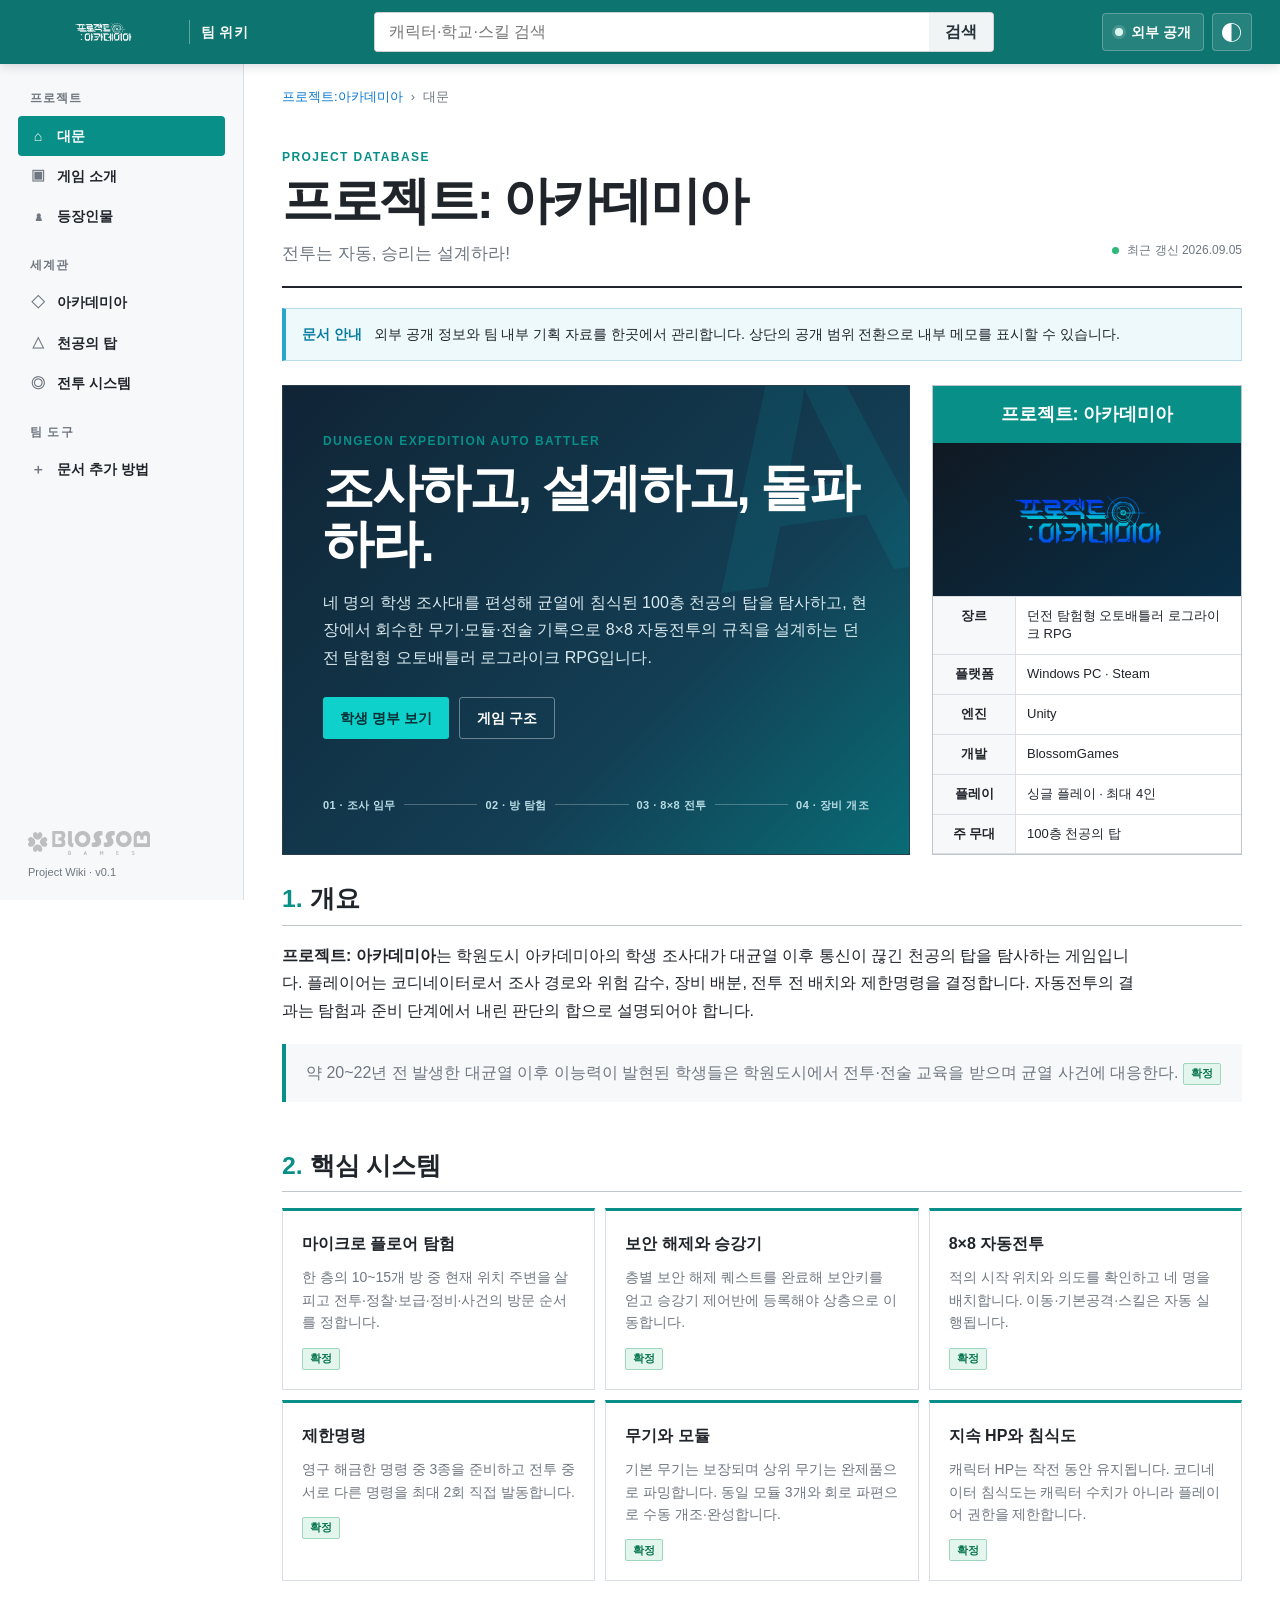
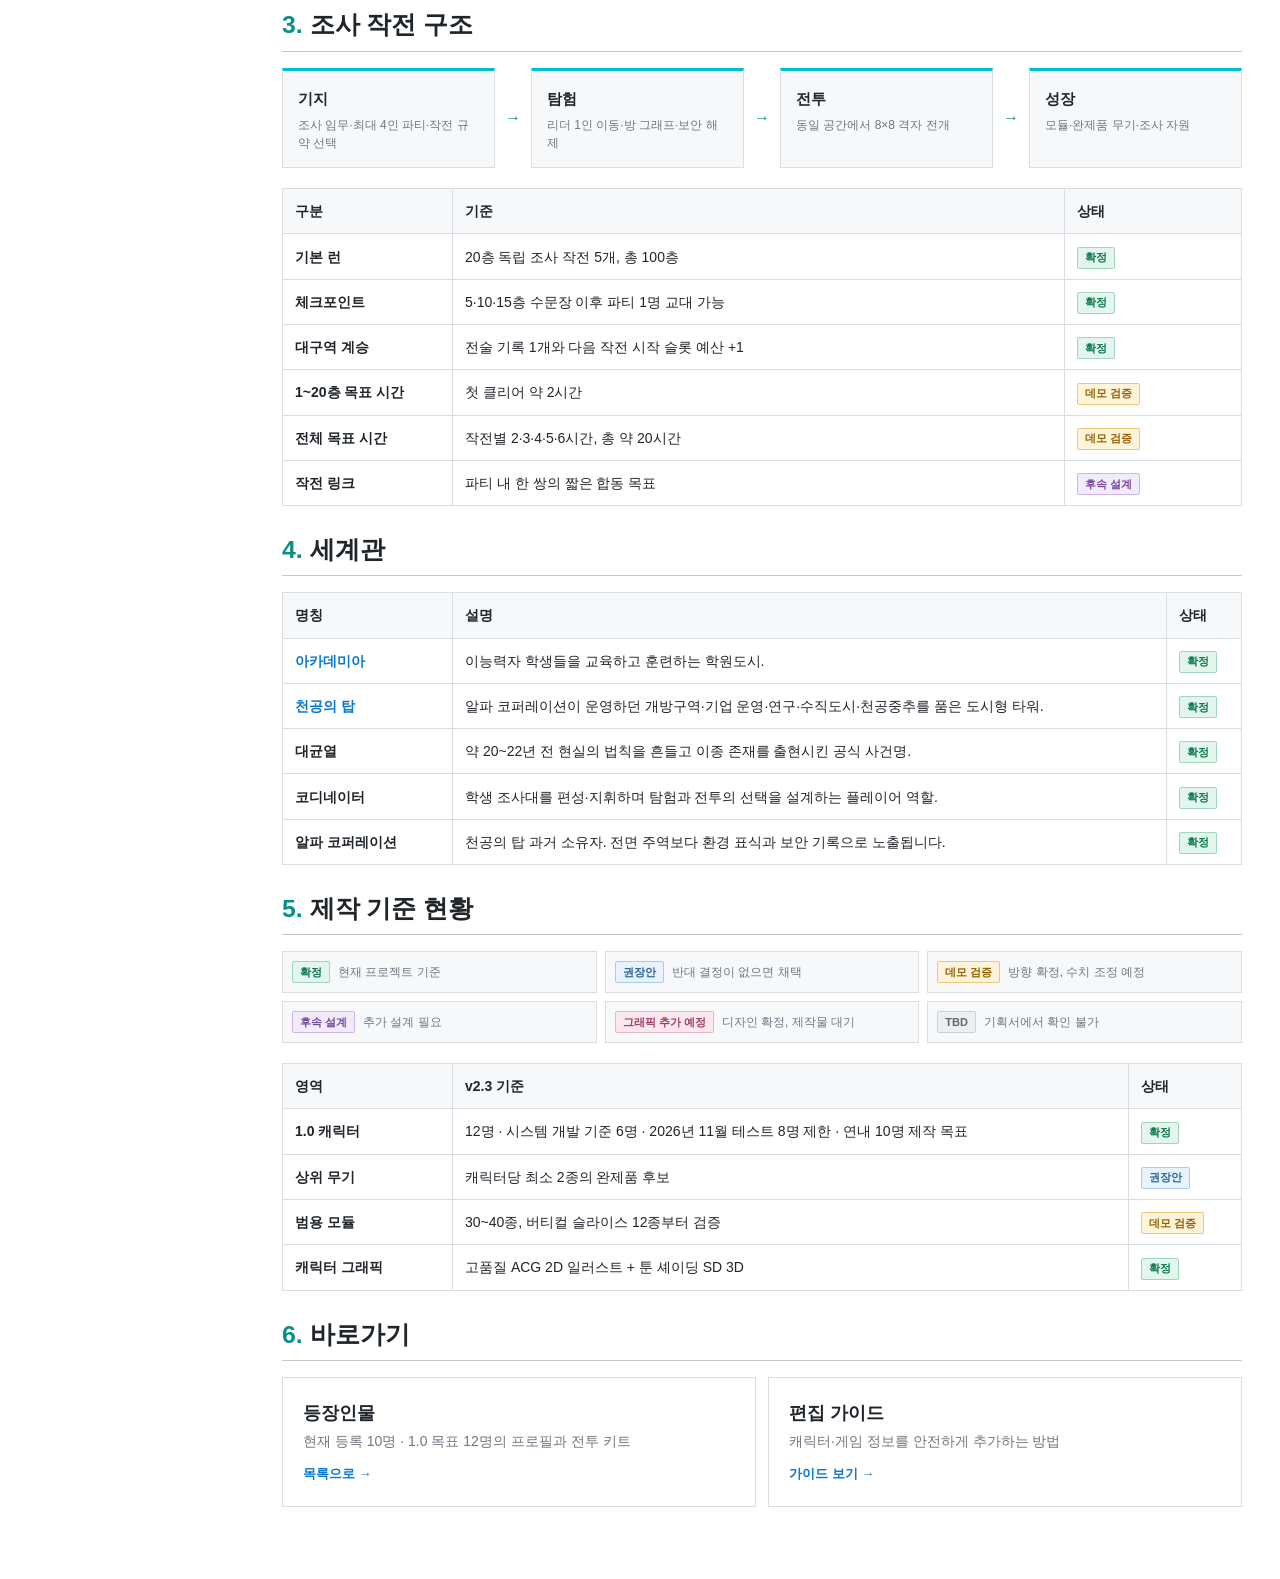
==== index.html @ 2f18c238 "1" ====
<!doctype html>
<html lang="ko">
<head>
  <meta charset="utf-8">
  <meta name="viewport" content="width=device-width, initial-scale=1">
  <meta name="description" content="프로젝트: 아카데미아 팀 위키 — 게임, 세계관, 캐릭터 및 개발 자료">
  <title>프로젝트: 아카데미아 위키</title>
  <link rel="icon" href="ProAkaTitle_Kr.png">
  <link rel="stylesheet" href="assets/css/styles.css">
  <script defer src="assets/js/app.js"></script>
</head>
<body data-page="home">
  <a class="skip-link" href="#content">본문으로 건너뛰기</a>
  <header class="site-header">
    <div class="header-inner">
      <button class="icon-button menu-button" type="button" aria-label="메뉴 열기" aria-controls="sidebar" aria-expanded="false">☰</button>
      <a class="wordmark" href="index.html"><img src="ProAkaTitle_Kr.png" alt="프로젝트 아카데미아"><span>팀 위키</span></a>
      <form class="site-search" action="characters.html" role="search">
        <label class="sr-only" for="global-search">위키 검색</label>
        <input id="global-search" name="q" type="search" placeholder="캐릭터·학교·스킬 검색" autocomplete="off">
        <button type="submit" aria-label="검색">검색</button>
      </form>
      <div class="header-actions">
        <button class="mode-toggle" type="button" aria-pressed="false"><span class="mode-dot"></span><span class="mode-label">외부 공개</span></button>
        <button class="icon-button theme-toggle" type="button" aria-label="화면 테마 변경">◐</button>
      </div>
    </div>
  </header>

  <div class="site-shell">
    <aside class="sidebar" id="sidebar">
      <nav aria-label="주요 문서">
        <p class="nav-heading">프로젝트</p>
        <a class="nav-link active" href="index.html"><span>⌂</span> 대문</a>
        <a class="nav-link" href="index.html#game"><span>▣</span> 게임 소개</a>
        <a class="nav-link" href="characters.html"><span>♟</span> 등장인물</a>
        <p class="nav-heading">세계관</p>
        <a class="nav-link" href="index.html#world"><span>◇</span> 아카데미아</a>
        <a class="nav-link" href="index.html#tower"><span>△</span> 천공의 탑</a>
        <a class="nav-link" href="index.html#systems"><span>◎</span> 전투 시스템</a>
        <p class="nav-heading">팀 도구</p>
        <a class="nav-link internal-only" href="guide.html"><span>⚙</span> 개발 자료 안내 <b>내부</b></a>
        <a class="nav-link" href="guide.html"><span>＋</span> 문서 추가 방법</a>
      </nav>
      <div class="sidebar-foot">
        <img src="BlossomGames_Logo.png" alt="Blossom Games">
        <span>Project Wiki · v0.1</span>
      </div>
    </aside>

    <main class="main" id="content">
      <div class="crumbs" aria-label="현재 위치"><a href="index.html">프로젝트:아카데미아</a><span>›</span><span>대문</span></div>
      <article class="wiki-article">
        <header class="article-header">
          <div>
            <span class="eyebrow">PROJECT DATABASE</span>
            <h1>프로젝트: 아카데미아</h1>
            <p class="lead">전투는 자동, 승리는 설계하라!</p>
          </div>
          <div class="article-meta"><span class="status-dot"></span> 최근 갱신 2026.09.05</div>
        </header>

        <div class="notice notice-info"><strong>문서 안내</strong><span>외부 공개 정보와 팀 내부 기획 자료를 한곳에서 관리합니다. 상단의 공개 범위 전환으로 내부 메모를 표시할 수 있습니다.</span></div>

        <div class="home-grid">
          <section class="feature-panel" id="game">
            <div class="feature-copy">
            <span class="section-kicker">DUNGEON EXPEDITION AUTO BATTLER</span>
              <h2>조사하고, 설계하고, 돌파하라.</h2>
              <p>네 명의 학생 조사대를 편성해 균열에 침식된 100층 천공의 탑을 탐사하고, 현장에서 회수한 무기·모듈·전술 기록으로 8×8 자동전투의 규칙을 설계하는 던전 탐험형 오토배틀러 로그라이크 RPG입니다.</p>
              <div class="feature-actions"><a class="button primary" href="characters.html">학생 명부 보기</a><a class="button quiet" href="#systems">게임 구조</a></div>
            </div>
            <div class="loop-card" aria-label="핵심 플레이 흐름">
              <span>01 · 조사 임무</span><i></i><span>02 · 방 탐험</span><i></i><span>03 · 8×8 전투</span><i></i><span>04 · 장비 개조</span>
            </div>
          </section>

          <aside class="game-infobox" aria-label="게임 기본 정보">
            <div class="infobox-title">프로젝트: 아카데미아</div>
            <div class="title-logo-wrap"><img src="ProAkaTitle_Kr.png" alt="프로젝트 아카데미아 타이틀 로고"></div>
            <dl class="compact-info">
              <div><dt>장르</dt><dd>던전 탐험형 오토배틀러 로그라이크 RPG</dd></div>
              <div><dt>플랫폼</dt><dd>Windows PC · Steam</dd></div>
              <div><dt>엔진</dt><dd>Unity</dd></div>
              <div><dt>개발</dt><dd>BlossomGames</dd></div>
              <div><dt>플레이</dt><dd>싱글 플레이 · 최대 4인</dd></div>
              <div><dt>주 무대</dt><dd>100층 천공의 탑</dd></div>
              <div class="internal-only"><dt>기준 문서</dt><dd><span class="design-status confirmed">확정</span> GDD v2.3</dd></div>
            </dl>
          </aside>
        </div>

        <section class="article-section" id="overview">
          <h2><span>1.</span> 개요</h2>
          <p><strong>프로젝트: 아카데미아</strong>는 학원도시 아카데미아의 학생 조사대가 대균열 이후 통신이 끊긴 천공의 탑을 탐사하는 게임입니다. 플레이어는 코디네이터로서 조사 경로와 위험 감수, 장비 배분, 전투 전 배치와 제한명령을 결정합니다. 자동전투의 결과는 탐험과 준비 단계에서 내린 판단의 합으로 설명되어야 합니다.</p>
          <blockquote>약 20~22년 전 발생한 대균열 이후 이능력이 발현된 학생들은 학원도시에서 전투·전술 교육을 받으며 균열 사건에 대응한다. <span class="design-status confirmed">확정</span></blockquote>
        </section>

        <section class="article-section" id="systems">
          <h2><span>2.</span> 핵심 시스템</h2>
          <div class="system-grid system-grid-wide">
            <div class="system-card"><b>마이크로 플로어 탐험</b><p>한 층의 10~15개 방 중 현재 위치 주변을 살피고 전투·정찰·보급·정비·사건의 방문 순서를 정합니다.</p><span class="design-status confirmed">확정</span></div>
            <div class="system-card"><b>보안 해제와 승강기</b><p>층별 보안 해제 퀘스트를 완료해 보안키를 얻고 승강기 제어반에 등록해야 상층으로 이동합니다.</p><span class="design-status confirmed">확정</span></div>
            <div class="system-card"><b>8×8 자동전투</b><p>적의 시작 위치와 의도를 확인하고 네 명을 배치합니다. 이동·기본공격·스킬은 자동 실행됩니다.</p><span class="design-status confirmed">확정</span></div>
            <div class="system-card"><b>제한명령</b><p>영구 해금한 명령 중 3종을 준비하고 전투 중 서로 다른 명령을 최대 2회 직접 발동합니다.</p><span class="design-status confirmed">확정</span></div>
            <div class="system-card"><b>무기와 모듈</b><p>기본 무기는 보장되며 상위 무기는 완제품으로 파밍합니다. 동일 모듈 3개와 회로 파편으로 수동 개조·완성합니다.</p><span class="design-status confirmed">확정</span></div>
            <div class="system-card"><b>지속 HP와 침식도</b><p>캐릭터 HP는 작전 동안 유지됩니다. 코디네이터 침식도는 캐릭터 수치가 아니라 플레이어 권한을 제한합니다.</p><span class="design-status confirmed">확정</span></div>
          </div>
          <div class="internal-note internal-only"><strong>v2.3 충돌 처리</strong><p>층별 3~5웨이브, 매 층 상점, 학교·동아리 글로벌 전투 시너지, 골드 잠재력·슬롯 구매, 전투 후 완전 회복, PC·Mobile 동시 출시는 기준 기획에서 삭제했습니다.</p></div>
        </section>

        <section class="article-section" id="operation">
          <h2><span>3.</span> 조사 작전 구조</h2>
          <div class="operation-flow" aria-label="조사 작전 핵심 흐름">
            <div><b>기지</b><span>조사 임무·최대 4인 파티·작전 규약 선택</span></div><i>→</i><div><b>탐험</b><span>리더 1인 이동·방 그래프·보안 해제</span></div><i>→</i><div><b>전투</b><span>동일 공간에서 8×8 격자 전개</span></div><i>→</i><div><b>성장</b><span>모듈·완제품 무기·조사 자원</span></div>
          </div>
          <div class="wiki-table-wrap"><table class="wiki-table"><thead><tr><th>구분</th><th>기준</th><th>상태</th></tr></thead><tbody>
            <tr><td>기본 런</td><td>20층 독립 조사 작전 5개, 총 100층</td><td><span class="design-status confirmed">확정</span></td></tr>
            <tr><td>체크포인트</td><td>5·10·15층 수문장 이후 파티 1명 교대 가능</td><td><span class="design-status confirmed">확정</span></td></tr>
            <tr><td>대구역 계승</td><td>전술 기록 1개와 다음 작전 시작 슬롯 예산 +1</td><td><span class="design-status confirmed">확정</span></td></tr>
            <tr><td>1~20층 목표 시간</td><td>첫 클리어 약 2시간</td><td><span class="design-status validation">데모 검증</span></td></tr>
            <tr><td>전체 목표 시간</td><td>작전별 2·3·4·5·6시간, 총 약 20시간</td><td><span class="design-status validation">데모 검증</span></td></tr>
            <tr><td>작전 링크</td><td>파티 내 한 쌍의 짧은 합동 목표</td><td><span class="design-status followup">후속 설계</span></td></tr>
          </tbody></table></div>
        </section>

        <section class="article-section" id="world">
          <h2><span>4.</span> 세계관</h2>
          <div class="wiki-table-wrap"><table class="wiki-table"><thead><tr><th>명칭</th><th>설명</th><th>상태</th></tr></thead><tbody><tr><td><a href="#world">아카데미아</a></td><td>이능력자 학생들을 교육하고 훈련하는 학원도시.</td><td><span class="design-status confirmed">확정</span></td></tr><tr id="tower"><td><a href="#tower">천공의 탑</a></td><td>알파 코퍼레이션이 운영하던 개방구역·기업 운영·연구·수직도시·천공중추를 품은 도시형 타워.</td><td><span class="design-status confirmed">확정</span></td></tr><tr><td>대균열</td><td>약 20~22년 전 현실의 법칙을 흔들고 이종 존재를 출현시킨 공식 사건명.</td><td><span class="design-status confirmed">확정</span></td></tr><tr><td>코디네이터</td><td>학생 조사대를 편성·지휘하며 탐험과 전투의 선택을 설계하는 플레이어 역할.</td><td><span class="design-status confirmed">확정</span></td></tr><tr><td>알파 코퍼레이션</td><td>천공의 탑 과거 소유자. 전면 주역보다 환경 표식과 보안 기록으로 노출됩니다.</td><td><span class="design-status confirmed">확정</span></td></tr></tbody></table></div>
        </section>

        <section class="article-section">
          <h2><span>5.</span> 제작 기준 현황</h2>
          <div class="status-legend"><span><b class="design-status confirmed">확정</b> 현재 프로젝트 기준</span><span><b class="design-status proposed">권장안</b> 반대 결정이 없으면 채택</span><span><b class="design-status validation">데모 검증</b> 방향 확정, 수치 조정 예정</span><span><b class="design-status followup">후속 설계</b> 추가 설계 필요</span><span><b class="design-status art">그래픽 추가 예정</b> 디자인 확정, 제작물 대기</span><span><b class="design-status tbd">TBD</b> 기획서에서 확인 불가</span></div>
          <div class="wiki-table-wrap"><table class="wiki-table"><thead><tr><th>영역</th><th>v2.3 기준</th><th>상태</th></tr></thead><tbody><tr><td>1.0 캐릭터</td><td>12명 · 시스템 개발 기준 6명 · 2026년 11월 테스트 8명 제한 · 연내 10명 제작 목표</td><td><span class="design-status confirmed">확정</span></td></tr><tr><td>상위 무기</td><td>캐릭터당 최소 2종의 완제품 후보</td><td><span class="design-status proposed">권장안</span></td></tr><tr><td>범용 모듈</td><td>30~40종, 버티컬 슬라이스 12종부터 검증</td><td><span class="design-status validation">데모 검증</span></td></tr><tr><td>캐릭터 그래픽</td><td>고품질 ACG 2D 일러스트 + 툰 셰이딩 SD 3D</td><td><span class="design-status confirmed">확정</span></td></tr></tbody></table></div>
        </section>

        <section class="article-section">
          <h2><span>6.</span> 바로가기</h2>
          <div class="portal-grid">
            <a href="characters.html"><strong>등장인물</strong><span>현재 등록 10명 · 1.0 목표 12명의 프로필과 전투 키트</span><em>목록으로 →</em></a>
            <a href="guide.html"><strong>편집 가이드</strong><span>캐릭터·게임 정보를 안전하게 추가하는 방법</span><em>가이드 보기 →</em></a>
          </div>
        </section>
      </article>
    </main>
  </div>
  <div class="sidebar-scrim" hidden></div>
</body>
</html>
---- assets/css/styles.css ----
:root {
  color-scheme: light;
  --bg: #eef1f4;
  --paper: #ffffff;
  --paper-muted: #f7f8fa;
  --ink: #20252b;
  --muted: #6f7781;
  --line: #d9dee4;
  --line-strong: #bfc6ce;
  --brand: #078f88;
  --brand-dark: #08756f;
  --brand-soft: #e7f7f5;
  --blue: #0877d1;
  --cyan: #02bfd3;
  --warning: #b26a00;
  --shadow: 0 1px 2px rgb(15 23 42 / 8%), 0 8px 28px rgb(15 23 42 / 5%);
  --header-h: 64px;
  font-family: Pretendard, "Noto Sans KR", "Apple SD Gothic Neo", "Malgun Gothic", sans-serif;
}

:root[data-theme="dark"] {
  color-scheme: dark;
  --bg: #11161b;
  --paper: #1b2229;
  --paper-muted: #151b21;
  --ink: #edf3f7;
  --muted: #a3adb7;
  --line: #35404a;
  --line-strong: #4a5660;
  --brand: #10a89d;
  --brand-dark: #087c75;
  --brand-soft: #143936;
  --blue: #5caef0;
  --shadow: 0 12px 40px rgb(0 0 0 / 22%);
}

* { box-sizing: border-box; }
html { scroll-behavior: smooth; scroll-padding-top: calc(var(--header-h) + 18px); }
body { margin: 0; min-width: 320px; background: var(--bg); color: var(--ink); font-size: 16px; line-height: 1.72; }
a { color: var(--blue); text-decoration: none; }
a:hover { text-decoration: underline; }
button, input { font: inherit; }
img { max-width: 100%; }
.sr-only { position: absolute; width: 1px; height: 1px; padding: 0; margin: -1px; overflow: hidden; clip: rect(0,0,0,0); white-space: nowrap; border: 0; }
.skip-link { position: fixed; z-index: 100; left: 16px; top: -80px; padding: 10px 16px; background: var(--paper); color: var(--ink); border: 2px solid var(--brand); }
.skip-link:focus { top: 10px; }

.site-header { position: sticky; top: 0; z-index: 50; height: var(--header-h); background: #0d746f; color: white; box-shadow: 0 2px 10px rgb(10 30 40 / 16%); }
.header-inner { height: 100%; max-width: 1600px; margin: auto; display: flex; align-items: center; gap: 20px; padding: 0 28px; }
.wordmark { flex: 0 0 238px; display: flex; align-items: center; gap: 11px; color: white; font-size: 14px; font-weight: 800; letter-spacing: .02em; }
.wordmark:hover { text-decoration: none; }
.wordmark img { width: 150px; height: 44px; object-fit: contain; filter: brightness(0) invert(1); }
.wordmark span { padding-left: 11px; border-left: 1px solid rgb(255 255 255 / 35%); }
.site-search { flex: 1; max-width: 620px; margin: 0 auto; display: flex; height: 40px; border-radius: 4px; overflow: hidden; background: white; border: 1px solid rgb(0 0 0 / 18%); }
.site-search input { min-width: 0; flex: 1; border: 0; padding: 0 14px; background: white; color: #20252b; outline: 0; }
.site-search input:focus { box-shadow: inset 0 0 0 2px #40cfc7; }
.site-search button { border: 0; padding: 0 16px; background: #f1f4f5; color: #26323b; font-weight: 750; cursor: pointer; }
.header-actions { display: flex; align-items: center; gap: 8px; }
.icon-button, .mode-toggle { border: 1px solid rgb(255 255 255 / 25%); background: rgb(255 255 255 / 10%); color: white; height: 38px; border-radius: 4px; cursor: pointer; }
.icon-button { width: 40px; font-size: 21px; }
.mode-toggle { display: flex; align-items: center; gap: 8px; padding: 0 12px; font-size: 14px; font-weight: 750; white-space: nowrap; }
.mode-dot { width: 8px; height: 8px; border-radius: 50%; background: #d9f6ed; box-shadow: 0 0 0 3px rgb(255 255 255 / 15%); }
.mode-toggle[aria-pressed="true"] { background: #172332; border-color: #172332; }
.mode-toggle[aria-pressed="true"] .mode-dot { background: #ffb84c; }
.menu-button { display: none; }

.site-shell { max-width: 1600px; min-height: calc(100vh - var(--header-h)); margin: 0 auto; display: grid; grid-template-columns: 244px minmax(0, 1fr); background: var(--paper); box-shadow: var(--shadow); }
.sidebar { position: sticky; top: var(--header-h); align-self: start; height: calc(100vh - var(--header-h)); padding: 24px 18px 18px; background: var(--paper-muted); border-right: 1px solid var(--line); display: flex; flex-direction: column; overflow-y: auto; }
.nav-heading { margin: 19px 12px 7px; color: var(--muted); font-size: 12px; font-weight: 850; letter-spacing: .09em; text-transform: uppercase; }
.nav-heading:first-child { margin-top: 0; }
.nav-link { display: flex; align-items: center; gap: 10px; padding: 8px 11px; border-radius: 4px; color: var(--ink); font-size: 14px; font-weight: 650; }
.nav-link:hover { background: var(--brand-soft); color: var(--brand-dark); text-decoration: none; }
.nav-link.active { background: var(--brand); color: white; }
.nav-link span { width: 18px; text-align: center; color: var(--muted); }
.nav-link.active span { color: white; }
.nav-link b { margin-left: auto; font-size: 10px; color: #ce7900; }
.sidebar-foot { margin-top: auto; padding: 24px 10px 0; color: var(--muted); font-size: 11px; }
.sidebar-foot img { display: block; width: 122px; margin-bottom: 8px; filter: grayscale(1); opacity: .64; }
:root[data-theme="dark"] .sidebar-foot img { filter: grayscale(1) invert(1); }

.main { min-width: 0; padding: 22px 38px 72px; }
.crumbs { max-width: 1120px; margin: 0 auto 12px; display: flex; align-items: center; gap: 8px; color: var(--muted); font-size: 13px; }
.wiki-article { max-width: 1120px; margin: auto; }
.article-header { display: flex; align-items: flex-end; justify-content: space-between; gap: 20px; padding: 22px 0 18px; border-bottom: 2px solid var(--ink); }
.article-header h1 { margin: 2px 0 0; font-size: clamp(2rem, 4vw, 3.35rem); line-height: 1.15; letter-spacing: -.045em; }
.eyebrow, .section-kicker { color: var(--brand); font-size: 12px; font-weight: 900; letter-spacing: .12em; }
.lead { margin: 8px 0 0; color: var(--muted); font-size: 1.08rem; }
.article-meta { padding-bottom: 8px; color: var(--muted); font-size: 12px; white-space: nowrap; }
.status-dot { display: inline-block; width: 7px; height: 7px; margin-right: 5px; border-radius: 50%; background: #2cb979; }
.notice { margin: 20px 0; padding: 13px 16px; border: 1px solid #b8dce8; border-left: 4px solid #28a6cc; background: #eef9fc; display: flex; gap: 12px; font-size: 14px; }
:root[data-theme="dark"] .notice { background: #172c35; border-color: #345766; }
.notice strong { flex: 0 0 auto; color: #087da3; }

.home-grid { display: grid; grid-template-columns: minmax(0, 1fr) 310px; gap: 22px; align-items: stretch; margin-top: 24px; }
.feature-panel { min-height: 390px; padding: 40px; border: 1px solid #263d52; background: linear-gradient(135deg, #102435, #133e54 63%, #096c75); color: white; display: flex; flex-direction: column; justify-content: space-between; overflow: hidden; position: relative; }
.feature-panel::after { content: "A"; position: absolute; right: -25px; top: -86px; font: 900 330px/1 Arial; color: rgb(5 204 220 / 9%); transform: rotate(-8deg); }
.feature-copy { position: relative; z-index: 1; max-width: 620px; }
.feature-panel h2 { margin: 7px 0 16px; font-size: clamp(2rem, 4vw, 3.25rem); line-height: 1.1; letter-spacing: -.045em; }
.feature-panel p { max-width: 590px; margin: 0; color: #d8e9ee; }
.feature-actions { display: flex; gap: 10px; margin-top: 26px; }
.button { display: inline-flex; align-items: center; justify-content: center; min-height: 42px; padding: 0 17px; border-radius: 3px; font-weight: 800; font-size: 14px; }
.button:hover { text-decoration: none; }
.button.primary { background: #0dd1ca; color: #062f35; }
.button.quiet { border: 1px solid rgb(255 255 255 / 38%); color: white; }
.loop-card { position: relative; z-index: 1; display: grid; grid-template-columns: auto 1fr auto 1fr auto 1fr auto; align-items: center; gap: 8px; padding-top: 24px; color: #b8dce4; font-size: 11px; font-weight: 800; letter-spacing: .04em; }
.loop-card i { height: 1px; background: rgb(255 255 255 / 25%); }
.game-infobox { border: 1px solid var(--line-strong); background: var(--paper); align-self: stretch; }
.infobox-title { padding: 13px; background: var(--brand); color: white; font-size: 18px; font-weight: 850; text-align: center; }
.title-logo-wrap { height: 154px; display: grid; place-items: center; padding: 20px; background: linear-gradient(145deg, #101923, #092f47); border-bottom: 1px solid var(--line); }
.title-logo-wrap img { max-height: 115px; object-fit: contain; }
.compact-info { margin: 0; }
.compact-info div { display: grid; grid-template-columns: 82px 1fr; border-bottom: 1px solid var(--line); }
.compact-info div:last-child { border-bottom: 0; }
.compact-info dt, .compact-info dd { margin: 0; padding: 10px 11px; font-size: 13px; line-height: 1.45; }
.compact-info dt { background: var(--paper-muted); font-weight: 800; text-align: center; }
.compact-info dd { border-left: 1px solid var(--line); }
.tag { display: inline-block; padding: 2px 7px; border-radius: 99px; font-size: 11px; font-weight: 800; }
.tag.amber { background: #fff0d4; color: #9a5a00; }
.design-status { display: inline-flex; align-items: center; min-height: 22px; padding: 2px 7px; border: 1px solid transparent; border-radius: 2px; font-size: 11px; font-weight: 850; line-height: 1.2; white-space: nowrap; vertical-align: middle; }
.design-status.confirmed { background: #e3f6ed; border-color: #9fd6bd; color: #08764e; }
.design-status.proposed { background: #e8f1fc; border-color: #aacbed; color: #21659d; }
.design-status.validation { background: #fff3d9; border-color: #eac77f; color: #956000; }
.design-status.followup { background: #f2ebfa; border-color: #cdb6e6; color: #75469e; }
.design-status.art { background: #fbe8ef; border-color: #e8b4c8; color: #a13c65; }
.design-status.tbd, .tbd-value { background: #eceff2; border: 1px solid #cbd1d7; color: #5f6871; }
.tbd-value { display: inline-block; padding: 1px 6px; border-radius: 2px; font-size: 11px; font-weight: 850; letter-spacing: .04em; }
:root[data-theme="dark"] .design-status.confirmed { background: #163c30; border-color: #286b53; color: #79d7ae; }
:root[data-theme="dark"] .design-status.proposed { background: #182f45; border-color: #315a7c; color: #88bee7; }
:root[data-theme="dark"] .design-status.validation { background: #41351e; border-color: #705a2e; color: #ebc575; }
:root[data-theme="dark"] .design-status.followup { background: #322640; border-color: #5b4375; color: #c2a3df; }
:root[data-theme="dark"] .design-status.art { background: #432332; border-color: #75405a; color: #e8a2bf; }
:root[data-theme="dark"] .design-status.tbd, :root[data-theme="dark"] .tbd-value { background: #2a323a; border-color: #4c5660; color: #b6c0c9; }

.article-section { padding-top: 28px; }
.article-section > h2 { margin: 0 0 16px; padding: 0 0 9px; border-bottom: 1px solid var(--line-strong); font-size: 1.55rem; line-height: 1.3; }
.article-section > h2 span { color: var(--brand); }
.article-section p { max-width: 860px; }
blockquote { margin: 20px 0; padding: 15px 20px; border-left: 4px solid var(--brand); background: var(--paper-muted); color: var(--muted); }
.system-grid { display: grid; grid-template-columns: repeat(4, 1fr); gap: 10px; }
.system-grid-wide { grid-template-columns: repeat(3, 1fr); }
.system-card { min-height: 145px; padding: 19px; border: 1px solid var(--line); border-top: 3px solid var(--brand); background: var(--paper); }
.system-card b { font-size: 16px; }
.system-card p { margin: 9px 0 0; color: var(--muted); font-size: 14px; line-height: 1.6; }
.system-card .design-status { margin-top: 14px; }
.internal-note { margin-top: 16px; padding: 15px 18px; border: 1px dashed #d59637; background: #fff9ec; }
:root[data-theme="dark"] .internal-note { background: #34291a; }
.internal-note strong { color: var(--warning); }
.internal-note p { margin: 4px 0 0; font-size: 14px; }
.wiki-table-wrap { overflow-x: auto; }
.wiki-table { width: 100%; border-collapse: collapse; font-size: 14px; }
.wiki-table th, .wiki-table td { border: 1px solid var(--line); padding: 10px 12px; text-align: left; }
.wiki-table th { background: var(--paper-muted); font-weight: 800; }
.wiki-table td:first-child { width: 170px; font-weight: 700; }
.portal-grid { display: grid; grid-template-columns: 1fr 1fr; gap: 12px; }
.portal-grid a { min-height: 130px; padding: 20px; border: 1px solid var(--line); color: var(--ink); display: flex; flex-direction: column; }
.portal-grid a:hover { border-color: var(--brand); background: var(--brand-soft); text-decoration: none; }
.portal-grid strong { font-size: 18px; }
.portal-grid span { color: var(--muted); font-size: 14px; }
.portal-grid em { margin-top: auto; color: var(--blue); font-size: 13px; font-style: normal; font-weight: 800; }
.operation-flow { display: grid; grid-template-columns: 1fr auto 1fr auto 1fr auto 1fr; gap: 10px; align-items: stretch; margin: 12px 0 20px; }
.operation-flow > div { min-width: 0; padding: 15px; border: 1px solid var(--line); border-top: 3px solid var(--cyan); background: var(--paper-muted); }
.operation-flow b, .operation-flow span { display: block; }
.operation-flow b { margin-bottom: 5px; font-size: 15px; }
.operation-flow span { color: var(--muted); font-size: 12px; line-height: 1.5; }
.operation-flow > i { align-self: center; color: var(--brand); font-style: normal; font-weight: 900; }
.status-legend { display: grid; grid-template-columns: repeat(3, 1fr); gap: 8px; margin: 12px 0 20px; }
.status-legend > span { display: flex; align-items: center; gap: 8px; min-width: 0; padding: 9px; border: 1px solid var(--line); background: var(--paper-muted); color: var(--muted); font-size: 12px; }
.source-note { margin: 14px 0 20px; padding: 12px 15px; border: 1px solid var(--line); border-left: 4px solid var(--blue); background: var(--paper-muted); display: flex; align-items: center; gap: 10px; font-size: 13px; }
.source-note b { flex: 0 0 auto; color: var(--blue); }
.source-note span:not(.design-status) { color: var(--muted); }
.field-help { color: var(--muted); font-size: 12px; line-height: 1.6; }
.internal-only { display: none !important; }
.internal-mode .internal-only { display: flex !important; }
.internal-mode tr.internal-only { display: table-row !important; }
.internal-mode .compact-info div.internal-only { display: grid !important; }

/* Student roster */
.roster-tools { margin-top: 24px; padding: 16px; display: grid; grid-template-columns: minmax(220px, 1fr) 210px 180px auto; gap: 10px; align-items: end; border: 1px solid var(--line); background: var(--paper-muted); }
.roster-tools label { display: grid; gap: 5px; }
.roster-tools label > span { color: var(--muted); font-size: 12px; font-weight: 800; }
.roster-tools input, .roster-tools select { width: 100%; height: 42px; border: 1px solid var(--line-strong); border-radius: 3px; padding: 0 12px; background: var(--paper); color: var(--ink); }
.roster-tools input:focus, .roster-tools select:focus { outline: 2px solid color-mix(in srgb, var(--brand), transparent 55%); border-color: var(--brand); }
.button.reset { height: 42px; border: 1px solid var(--line-strong); background: var(--paper); color: var(--ink); cursor: pointer; }
.roster-summary { margin: 17px 0 10px; color: var(--muted); font-size: 13px; }
.roster-summary b { color: var(--brand); font-size: 16px; }
.character-grid { display: grid; grid-template-columns: repeat(3, minmax(0, 1fr)); gap: 14px; }
.character-card { min-width: 0; border: 1px solid var(--line); background: var(--paper); display: flex; flex-direction: column; box-shadow: 0 1px 2px rgb(15 23 42 / 4%); transition: transform .16s ease, box-shadow .16s ease, border-color .16s ease; }
.character-card:hover { transform: translateY(-2px); border-color: var(--character-color); box-shadow: var(--shadow); }
.character-visual { position: relative; height: 220px; display: grid; place-items: end center; overflow: hidden; background: linear-gradient(150deg, color-mix(in srgb, var(--character-color), white 84%), var(--paper-muted)); border-bottom: 3px solid var(--character-color); }
:root[data-theme="dark"] .character-visual { background: linear-gradient(150deg, color-mix(in srgb, var(--character-color), #161c22 70%), #151b21); }
.card-portrait { width: 100%; height: 100%; object-fit: contain; object-position: center bottom; transition: transform .2s ease; }
.character-card:hover .card-portrait { transform: scale(1.025); }
.rarity-badge { position: absolute; left: 10px; top: 10px; padding: 3px 8px; background: rgb(20 28 36 / 82%); color: white; font-size: 10px; font-weight: 850; letter-spacing: .03em; }
.portrait-placeholder { display: grid; place-items: center; align-content: center; gap: 8px; color: var(--character-color); }
.portrait-placeholder b { font-size: 44px; line-height: 1; letter-spacing: -.08em; }
.portrait-placeholder span { color: var(--muted); font: 800 9px/1.25 Arial; letter-spacing: .12em; text-align: center; }
.character-card-body { flex: 1; padding: 16px; display: flex; flex-direction: column; }
.character-card-head { display: flex; gap: 10px; justify-content: space-between; align-items: start; }
.character-card-head h2 { margin: 0; color: var(--ink); font-size: 19px; line-height: 1.25; }
.character-card-head a:hover { text-decoration-color: var(--character-color); }
.character-card-head div > span { color: var(--muted); font-size: 11px; }
.role-chip { flex: 0 0 auto; padding: 3px 7px; background: color-mix(in srgb, var(--character-color), transparent 87%); color: var(--character-color); border: 1px solid color-mix(in srgb, var(--character-color), transparent 60%); font-size: 10px; font-weight: 850; }
.character-card-body > p { color: var(--muted); font-size: 13px; line-height: 1.6; min-height: 62px; }
.character-card dl { margin: 0 0 12px; font-size: 12px; }
.character-card dl div { display: flex; border-top: 1px solid var(--line); padding: 5px 0; }
.character-card dt { flex: 0 0 42px; color: var(--muted); font-weight: 800; }
.character-card dd { margin: 0; font-weight: 700; }
.tag-row { display: flex; flex-wrap: wrap; gap: 5px; margin-bottom: 14px; }
.tag-row span, .synergy-row span { padding: 3px 7px; background: var(--paper-muted); border: 1px solid var(--line); color: var(--muted); font-size: 10px; font-weight: 750; }
.card-link { margin-top: auto; padding-top: 10px; border-top: 1px solid var(--line); font-size: 12px; font-weight: 800; }
.card-link b { float: right; }
.empty-state { padding: 64px 20px; border: 1px dashed var(--line-strong); text-align: center; background: var(--paper-muted); }
.empty-state strong, .empty-state span { display: block; }
.empty-state span { color: var(--muted); font-size: 14px; }

/* Character article */
.character-title h1 { color: var(--ink); }
.character-quote { margin-top: 20px; color: var(--ink); font-size: 18px; font-weight: 700; }
.character-layout { display: grid; grid-template-columns: minmax(0, 1fr) 310px; gap: 28px; align-items: start; }
.character-copy { min-width: 0; }
.character-infobox { grid-column: 2; grid-row: 1; margin-top: 28px; border: 1px solid var(--line-strong); background: var(--paper); }
.infobox-name { padding: 13px 14px; display: flex; justify-content: space-between; align-items: baseline; gap: 8px; background: var(--character-color); color: white; }
.infobox-name strong { font-size: 18px; }
.infobox-name span { font-size: 10px; opacity: .8; }
.portrait-frame { height: 370px; display: grid; place-items: end center; overflow: hidden; background: linear-gradient(155deg, color-mix(in srgb, var(--character-color), white 86%), var(--paper-muted)); border-bottom: 1px solid var(--line); }
:root[data-theme="dark"] .portrait-frame { background: linear-gradient(155deg, color-mix(in srgb, var(--character-color), #161c22 68%), #151b21); }
.detail-portrait { width: 100%; height: 100%; object-fit: contain; object-position: center bottom; }
.toc-box { margin-top: 28px; padding: 14px 18px; border: 1px solid var(--line); background: var(--paper-muted); }
.toc-box strong { display: block; margin-bottom: 5px; }
.toc-box ol { margin: 0; padding-left: 22px; column-count: 2; column-gap: 28px; font-size: 13px; }
.toc-box li { break-inside: avoid; margin: 2px 0; }
.profile-facts { display: grid; grid-template-columns: 1fr 1fr; border: 1px solid var(--line); }
.profile-facts div { display: grid; grid-template-columns: 90px 1fr; min-height: 44px; border-bottom: 1px solid var(--line); }
.profile-facts div:nth-child(odd) { border-right: 1px solid var(--line); }
.profile-facts div:nth-last-child(-n+2) { border-bottom: 0; }
.profile-facts span, .profile-facts b { padding: 8px 10px; }
.profile-facts span { background: var(--paper-muted); color: var(--muted); font-size: 12px; font-weight: 800; }
.profile-facts b { border-left: 1px solid var(--line); font-size: 13px; }
.color-palette { display: grid; grid-template-columns: repeat(5, minmax(0, 1fr)); gap: 7px; max-width: 620px; }
.color-palette > span { min-width: 0; border: 1px solid var(--line); background: var(--paper); }
.color-palette i { display: block; height: 48px; background: var(--swatch); border-bottom: 1px solid var(--line); }
.color-palette b { display: block; overflow: hidden; padding: 5px; color: var(--muted); font: 700 10px/1.2 "Cascadia Code", Consolas, monospace; text-align: center; text-overflow: ellipsis; }
.compact-palette { display: flex; gap: 3px; }
.compact-palette > span { flex: 1; border: 0; }
.compact-palette i { width: 100%; height: 18px; border: 1px solid rgb(0 0 0 / 18%); }
.palette-info-row dd { padding-top: 12px; padding-bottom: 12px; }
.article-section h3 { margin: 23px 0 7px; font-size: 1.1rem; }
.article-section h3::before { content: ""; display: inline-block; width: 4px; height: 16px; margin: 0 8px -2px 0; background: var(--brand); }
.article-section ul { padding-left: 22px; }
.combat-summary { margin-bottom: 14px; padding: 15px 18px; border-left: 4px solid var(--brand); background: var(--brand-soft); }
.combat-summary span { color: var(--brand-dark); font-size: 12px; font-weight: 900; letter-spacing: .04em; }
.combat-summary p { margin: 4px 0 0; font-size: 14px; }
.notice-compact { margin: 12px 0; padding: 10px 13px; font-size: 12px; }
.skill-list { display: grid; gap: 10px; }
.skill-card { display: grid; grid-template-columns: 92px 1fr; border: 1px solid var(--line); background: var(--paper); }
.skill-type { display: grid; place-items: center; min-height: 145px; padding: 12px; background: var(--paper-muted); color: var(--brand); border-right: 1px solid var(--line); font-size: 12px; font-weight: 900; text-align: center; }
.skill-card > div:last-child { padding: 15px 18px; }
.skill-card h3 { margin: 0; font-size: 18px; }
.skill-card h3::before { display: none; }
.skill-trigger { display: inline-block; margin-top: 3px; color: var(--muted); font-size: 11px; font-weight: 750; }
.skill-card p { margin: 8px 0; font-size: 14px; }
.skill-card ul { display: flex; flex-wrap: wrap; gap: 5px; margin: 0; padding: 0; list-style: none; }
.skill-card li { padding: 2px 7px; border: 1px solid var(--line); background: var(--paper-muted); color: var(--muted); font-size: 10px; }
.synergy-row { display: flex; flex-wrap: wrap; gap: 7px; }
.synergy-row span { padding: 5px 10px; color: var(--brand-dark); border-color: color-mix(in srgb, var(--brand), transparent 55%); background: var(--brand-soft); font-size: 12px; }
.pros-cons { display: grid; grid-template-columns: 1fr 1fr; gap: 10px; }
.pros-cons > div { padding: 15px 18px; border: 1px solid var(--line); }
.pros-cons > div:first-child { border-top: 3px solid #168c68; }
.pros-cons > div:last-child { border-top: 3px solid #c95656; }
.pros-cons ul { margin-bottom: 0; }
.internal-section { display: none; flex-direction: column; }
.resource-status { display: flex; flex-wrap: wrap; gap: 8px; margin: 3px 0 14px; }
.resource-status > div { display: flex; align-items: center; gap: 9px; padding: 8px 11px; border: 1px solid var(--line); background: var(--paper-muted); }
.resource-status > div > span:first-child { color: var(--muted); font-size: 11px; font-weight: 800; }
.resource-overview { display: grid; grid-template-columns: 1fr 1fr; gap: 10px; margin: 16px 0; }
.resource-overview > div { padding: 15px; border: 1px solid var(--line); background: var(--paper-muted); }
.resource-overview p { margin: 5px 0 0; color: var(--muted); font-size: 13px; line-height: 1.6; }
.resource-table .wiki-table { min-width: 660px; }
.deliverable-grid { display: grid; grid-template-columns: 1fr 1fr; gap: 7px; }
.deliverable-grid span { position: relative; padding: 10px 12px 10px 33px; border: 1px solid var(--line); background: var(--paper-muted); font-size: 12px; font-weight: 700; }
.deliverable-grid span::before { content: "✓"; position: absolute; left: 11px; color: var(--brand); font-weight: 900; }
.related-links { display: flex; flex-wrap: wrap; gap: 8px; }
.related-links a { padding: 6px 11px; border: 1px solid var(--line); background: var(--paper-muted); font-size: 13px; font-weight: 700; }

/* Editor guide */
code, pre { font-family: "Cascadia Code", Consolas, monospace; }
code { padding: 1px 5px; border-radius: 3px; background: var(--paper-muted); color: #c63d68; font-size: .9em; }
pre { overflow-x: auto; margin: 12px 0; padding: 20px; border: 1px solid var(--line); background: #111a23; color: #d7e3eb; font-size: 13px; line-height: 1.6; }
pre code { padding: 0; background: none; color: inherit; }
.steps { margin: 0; padding: 0; list-style: none; counter-reset: steps; }
.steps li { counter-increment: steps; position: relative; min-height: 64px; padding: 12px 12px 12px 58px; border-bottom: 1px solid var(--line); }
.steps li::before { content: counter(steps); position: absolute; left: 8px; top: 12px; width: 32px; height: 32px; display: grid; place-items: center; border-radius: 50%; background: var(--brand); color: white; font-weight: 900; }
.steps b, .steps span { display: block; }
.steps span { color: var(--muted); font-size: 14px; }
.scope-grid { display: grid; grid-template-columns: 1fr 1fr; gap: 12px; }
.scope-grid > div { padding: 20px; border: 1px solid var(--line); }
.scope-grid b { display: block; margin-top: 8px; font-size: 18px; }
.scope-grid p { margin-bottom: 0; color: var(--muted); font-size: 14px; }
.scope { display: inline-block; padding: 3px 8px; font-size: 10px; font-weight: 900; letter-spacing: .08em; }
.scope.public { background: var(--brand-soft); color: var(--brand-dark); }
.scope.internal { background: #fff0d4; color: #965800; }
.notice-warning { border-color: #efd08f; border-left-color: #d58c1d; background: #fff8e9; }
:root[data-theme="dark"] .notice-warning { background: #34291a; border-color: #6d552f; }
.notice-warning strong { color: #aa6500; }
.file-tree { padding: 18px 22px; border: 1px solid var(--line); background: var(--paper-muted); font-family: "Cascadia Code", Consolas, monospace; font-size: 13px; }
.file-tree span { display: block; }
.file-tree em { color: var(--muted); font-family: inherit; font-style: normal; }

@media (max-width: 980px) {
  .header-inner { padding: 0 14px; gap: 10px; }
  .wordmark { flex-basis: auto; }
  .wordmark span { display: none; }
  .menu-button { display: block; }
  .site-shell { display: block; }
  .sidebar { position: fixed; z-index: 60; top: var(--header-h); bottom: 0; left: 0; width: 270px; height: auto; transform: translateX(-105%); transition: transform .2s ease; box-shadow: 12px 0 32px rgb(0 0 0 / 18%); }
  .menu-open .sidebar { transform: translateX(0); }
  .sidebar-scrim { position: fixed; z-index: 55; inset: var(--header-h) 0 0; background: rgb(0 0 0 / 38%); }
  .main { padding: 18px 24px 60px; }
  .home-grid { grid-template-columns: 1fr; }
  .game-infobox { display: grid; grid-template-columns: 220px 1fr; }
  .infobox-title { grid-column: 1 / -1; }
  .title-logo-wrap { height: 100%; }
  .system-grid { grid-template-columns: 1fr 1fr; }
  .system-grid-wide { grid-template-columns: 1fr 1fr; }
  .operation-flow { grid-template-columns: 1fr 1fr; }
  .operation-flow > i { display: none; }
  .status-legend { grid-template-columns: 1fr 1fr; }
  .roster-tools { grid-template-columns: 1fr 1fr; }
  .character-grid { grid-template-columns: 1fr 1fr; }
  .character-layout { display: flex; flex-direction: column; }
  .character-infobox { order: -1; width: min(100%, 520px); margin: 24px auto 0; }
  .portrait-frame { height: 440px; }
}

@media (max-width: 680px) {
  :root { --header-h: 106px; }
  body { font-size: 16px; }
  .site-header { height: auto; min-height: var(--header-h); }
  .header-inner { min-height: var(--header-h); flex-wrap: wrap; padding-bottom: 8px; }
  .wordmark img { width: 115px; height: 36px; }
  .site-search { order: 5; flex-basis: 100%; max-width: none; height: 38px; }
  .mode-toggle { width: 40px; padding: 0; justify-content: center; }
  .mode-label { display: none; }
  .main { padding: 12px 14px 48px; }
  .article-header { align-items: flex-start; }
  .article-header h1 { font-size: 2rem; }
  .article-meta { display: none; }
  .notice { display: block; }
  .notice strong { display: block; margin-bottom: 3px; }
  .feature-panel { min-height: 430px; padding: 25px 22px; }
  .feature-panel h2 { font-size: 2.3rem; }
  .feature-actions { flex-direction: column; align-items: stretch; }
  .loop-card { grid-template-columns: 1fr 1fr; gap: 6px; }
  .loop-card i { display: none; }
  .game-infobox { display: block; }
  .system-grid, .portal-grid { grid-template-columns: 1fr; }
  .system-grid-wide, .operation-flow, .status-legend, .resource-overview, .deliverable-grid { grid-template-columns: 1fr; }
  .system-card { min-height: auto; }
  .roster-tools, .character-grid, .profile-facts, .pros-cons, .scope-grid { grid-template-columns: 1fr; }
  .roster-tools { padding: 12px; }
  .character-visual { height: 280px; }
  .profile-facts div, .profile-facts div:nth-child(odd) { border-right: 0; border-bottom: 1px solid var(--line); }
  .profile-facts div:last-child { border-bottom: 0; }
  .toc-box ol { column-count: 1; }
  .skill-card { grid-template-columns: 66px 1fr; }
  .skill-type { min-height: 130px; }
  .skill-card > div:last-child { padding: 13px; }
  .source-note { align-items: flex-start; flex-wrap: wrap; }
  .color-palette { gap: 4px; }
  .color-palette i { height: 38px; }
  .color-palette b { font-size: 9px; }
  .portrait-frame { height: 350px; }
}

@media (prefers-reduced-motion: reduce) {
  * { scroll-behavior: auto !important; transition: none !important; }
}
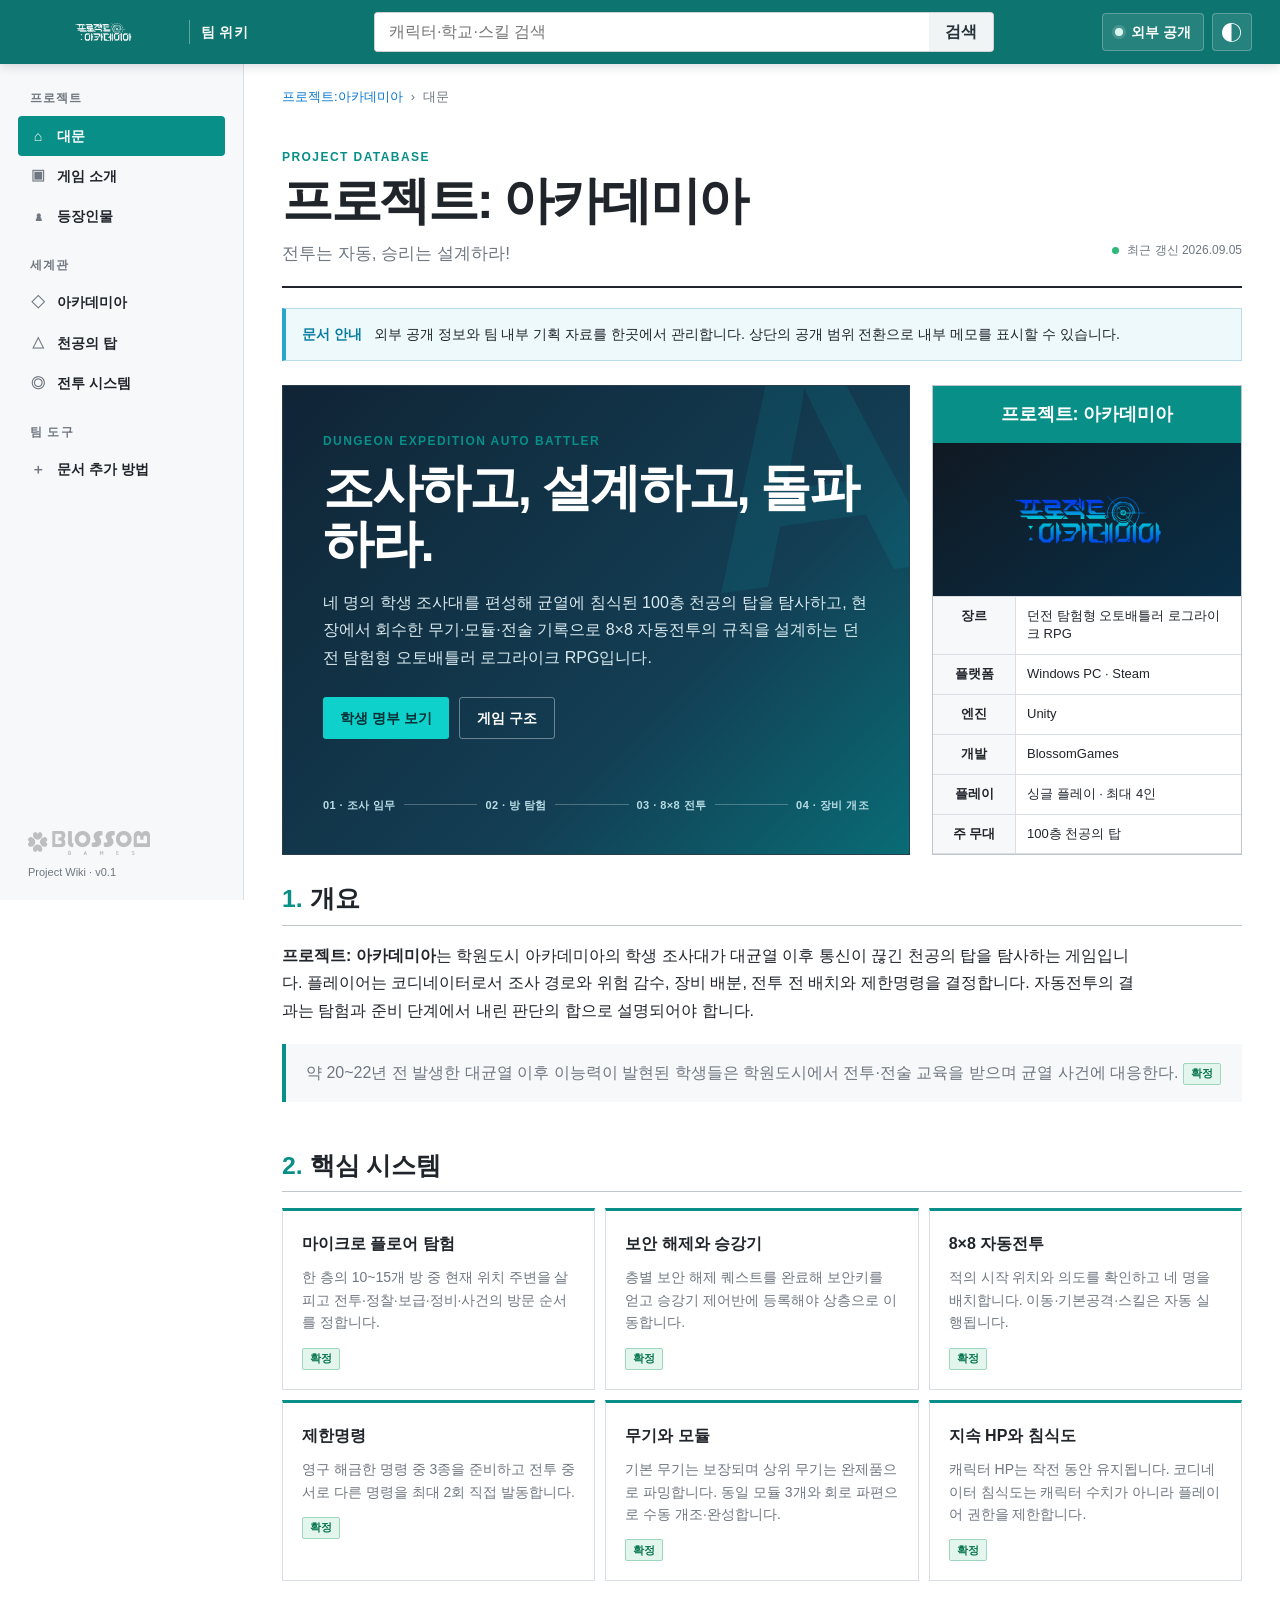
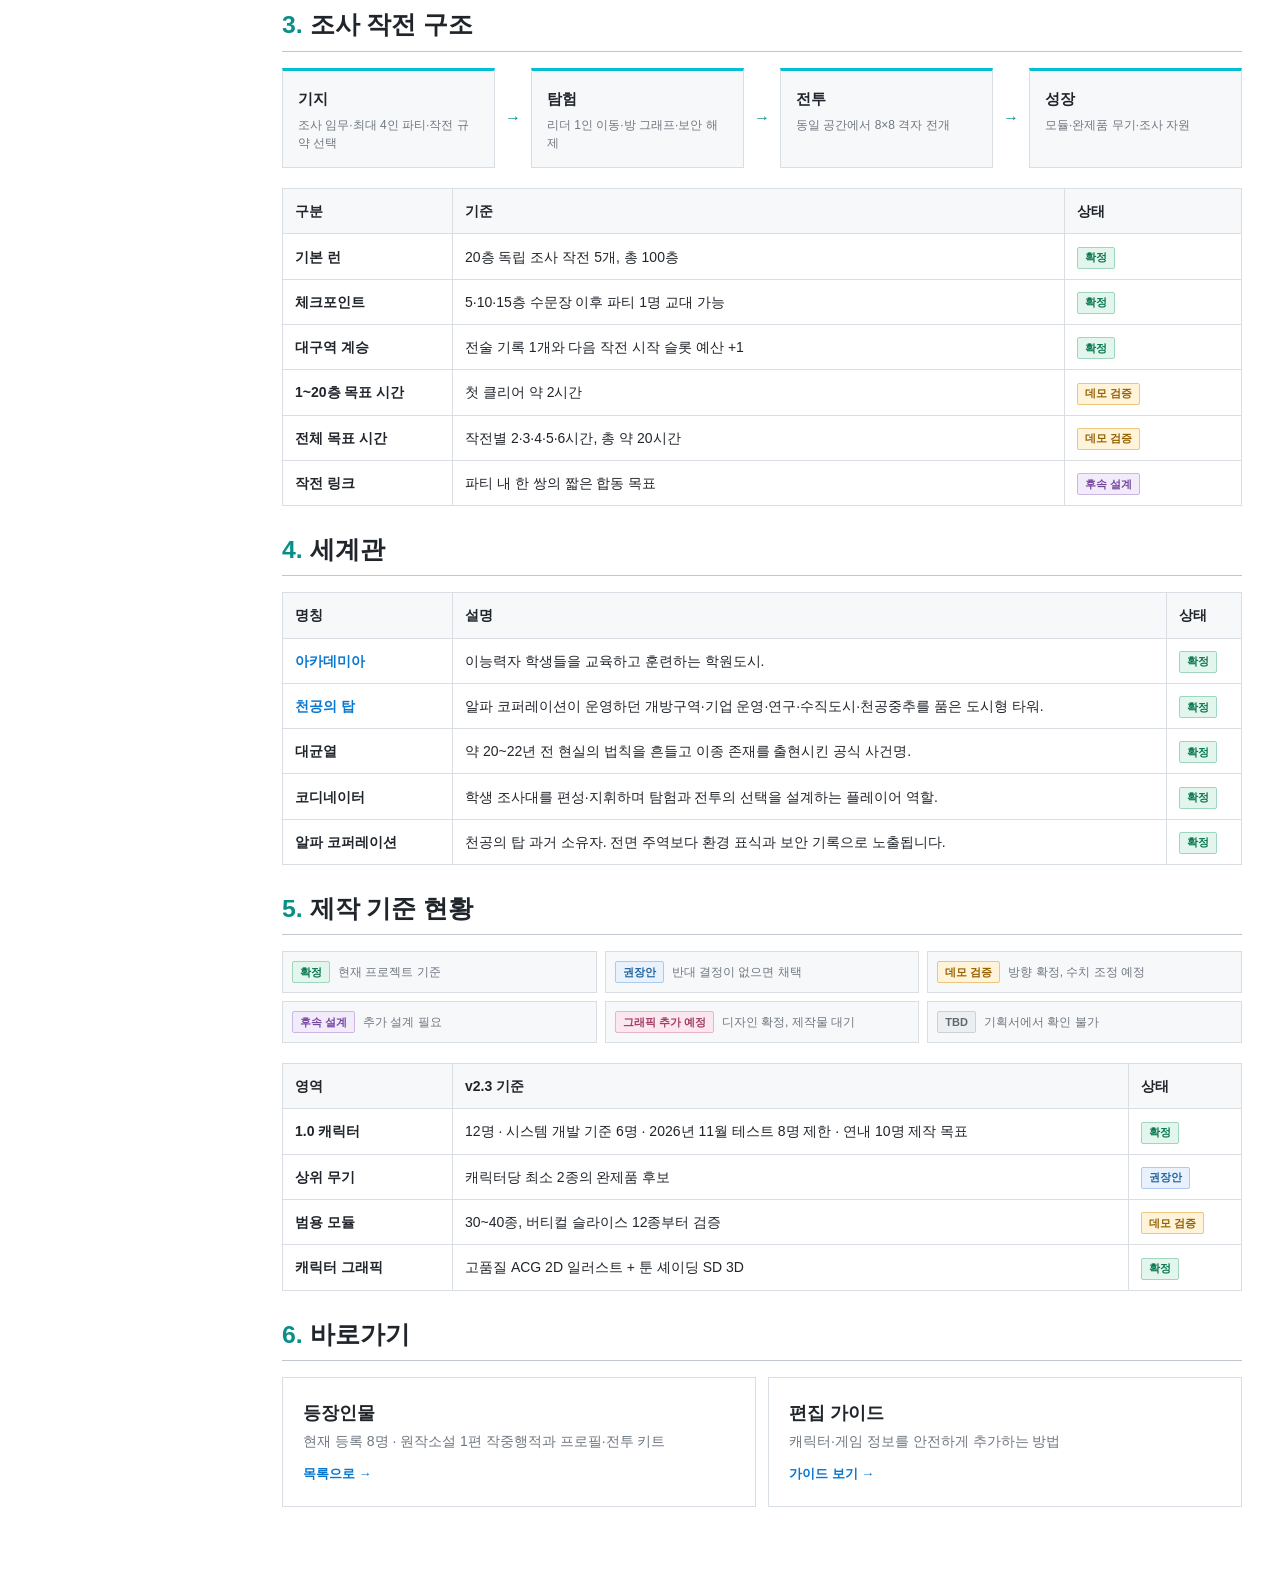
==== commit 1fabbcbe: "1" ====
--- a/index.html
+++ b/index.html
@@ -138,7 +138,7 @@
         <section class="article-section">
           <h2><span>6.</span> 바로가기</h2>
           <div class="portal-grid">
-            <a href="characters.html"><strong>등장인물</strong><span>현재 등록 10명 · 1.0 목표 12명의 프로필과 전투 키트</span><em>목록으로 →</em></a>
+            <a href="characters.html"><strong>등장인물</strong><span>현재 등록 8명 · 원작소설 1편 작중행적과 프로필·전투 키트</span><em>목록으로 →</em></a>
             <a href="guide.html"><strong>편집 가이드</strong><span>캐릭터·게임 정보를 안전하게 추가하는 방법</span><em>가이드 보기 →</em></a>
           </div>
         </section>
--- a/assets/css/styles.css
+++ b/assets/css/styles.css
@@ -247,6 +247,13 @@
 .article-section h3 { margin: 23px 0 7px; font-size: 1.1rem; }
 .article-section h3::before { content: ""; display: inline-block; width: 4px; height: 16px; margin: 0 8px -2px 0; background: var(--brand); }
 .article-section ul { padding-left: 22px; }
+.keyword-row { display: flex; flex-wrap: wrap; gap: 7px; }
+.keyword-row span { padding: 5px 9px; border: 1px solid color-mix(in srgb, var(--brand), transparent 58%); background: var(--brand-soft); color: var(--brand-dark); font-size: 12px; font-weight: 800; }
+.history-group { margin-top: 18px; padding: 1px 18px 8px; border-left: 3px solid var(--line-strong); background: color-mix(in srgb, var(--paper-muted), transparent 28%); }
+.history-group + .history-group { margin-top: 24px; }
+.history-entry { padding: 10px 0; border-top: 1px solid var(--line); }
+.history-entry h4 { display: flex; flex-wrap: wrap; align-items: center; gap: 8px; margin: 0 0 5px; font-size: 14px; }
+.history-entry p { margin: 0; font-size: 14px; line-height: 1.72; }
 .combat-summary { margin-bottom: 14px; padding: 15px 18px; border-left: 4px solid var(--brand); background: var(--brand-soft); }
 .combat-summary span { color: var(--brand-dark); font-size: 12px; font-weight: 900; letter-spacing: .04em; }
 .combat-summary p { margin: 4px 0 0; font-size: 14px; }
